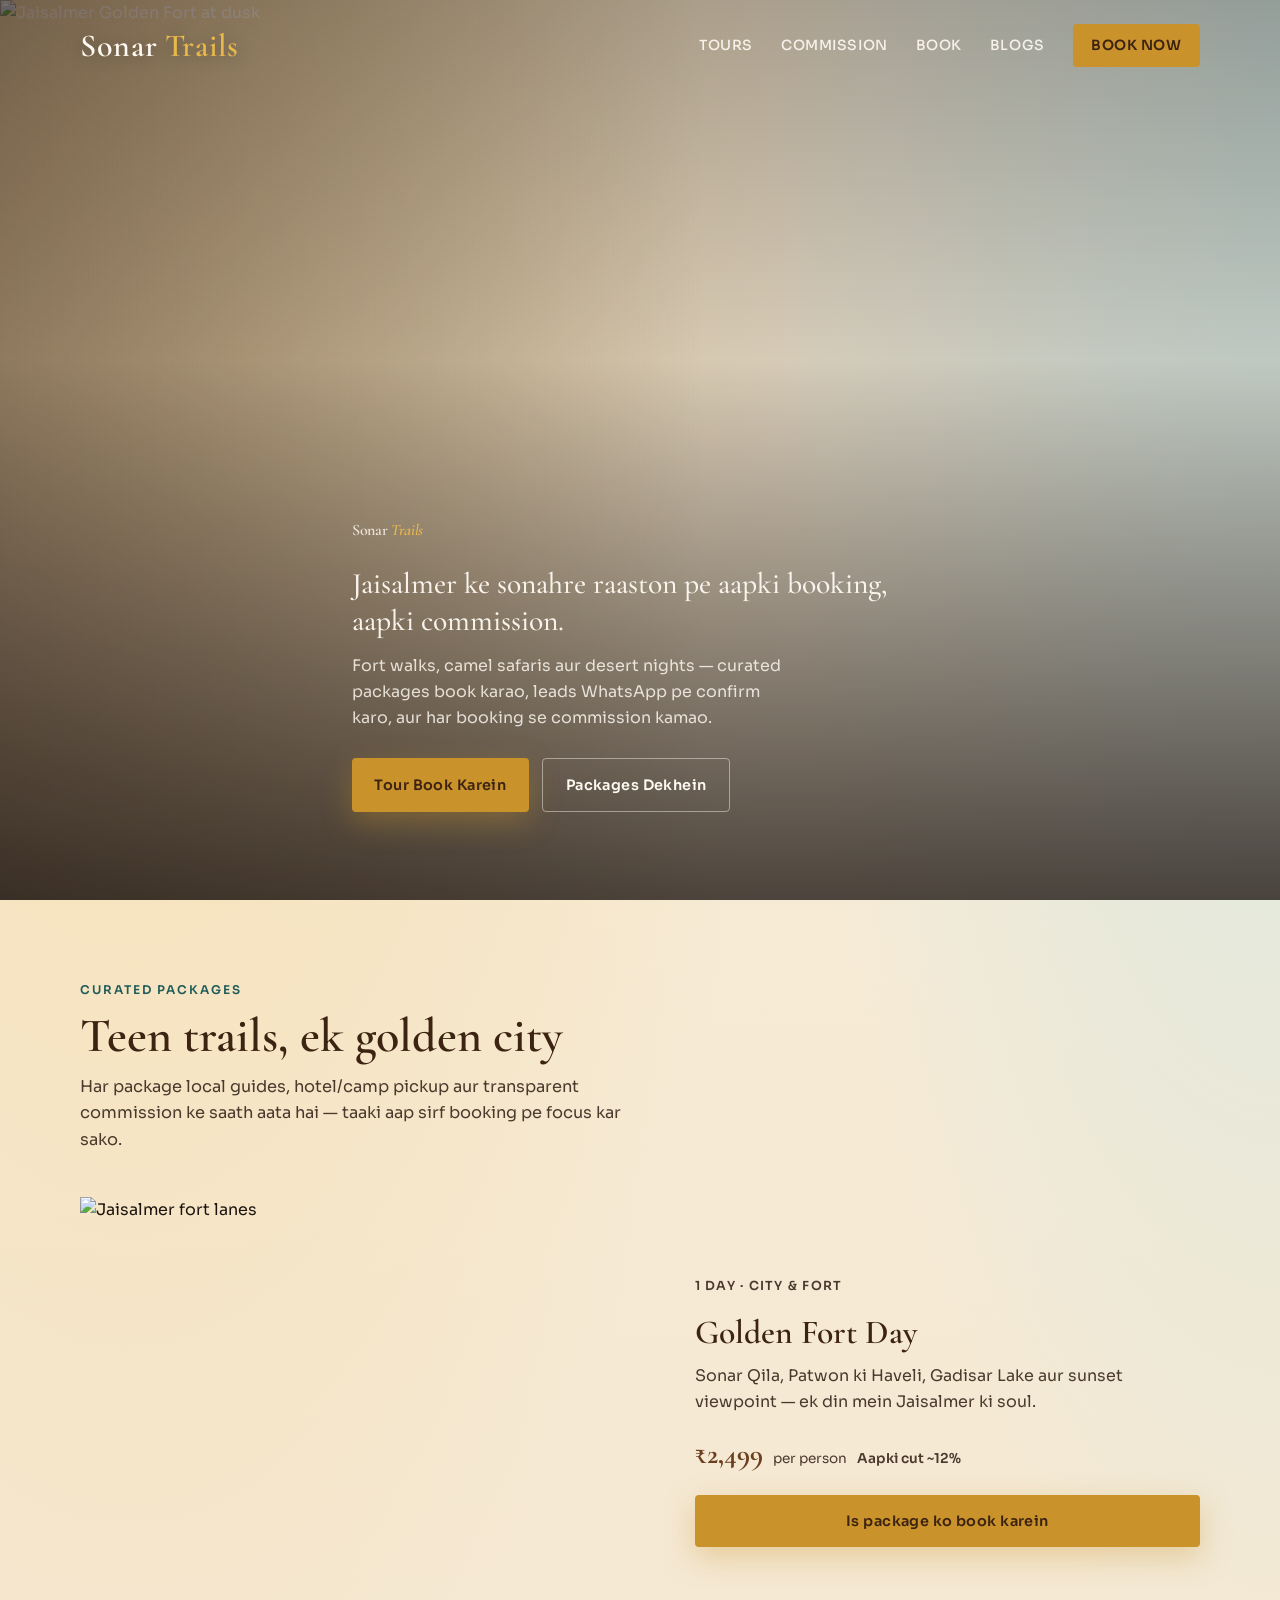
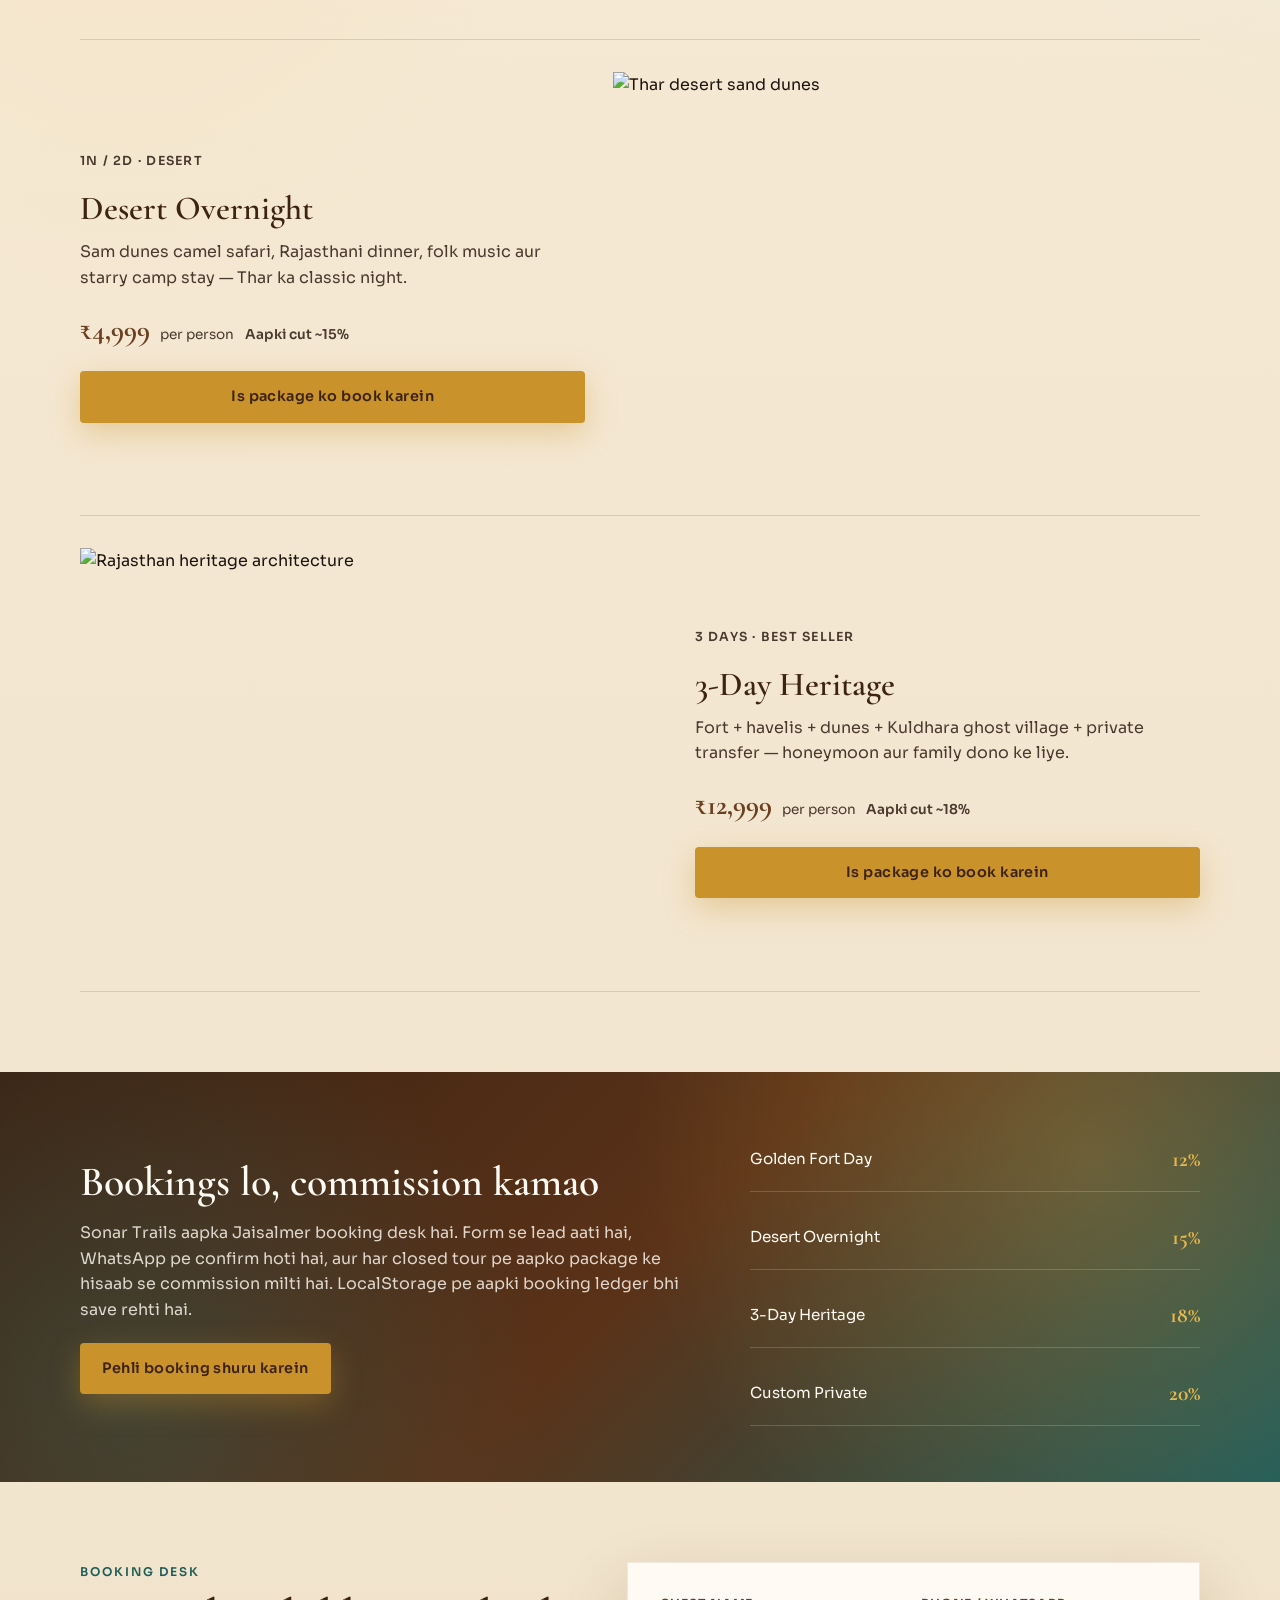
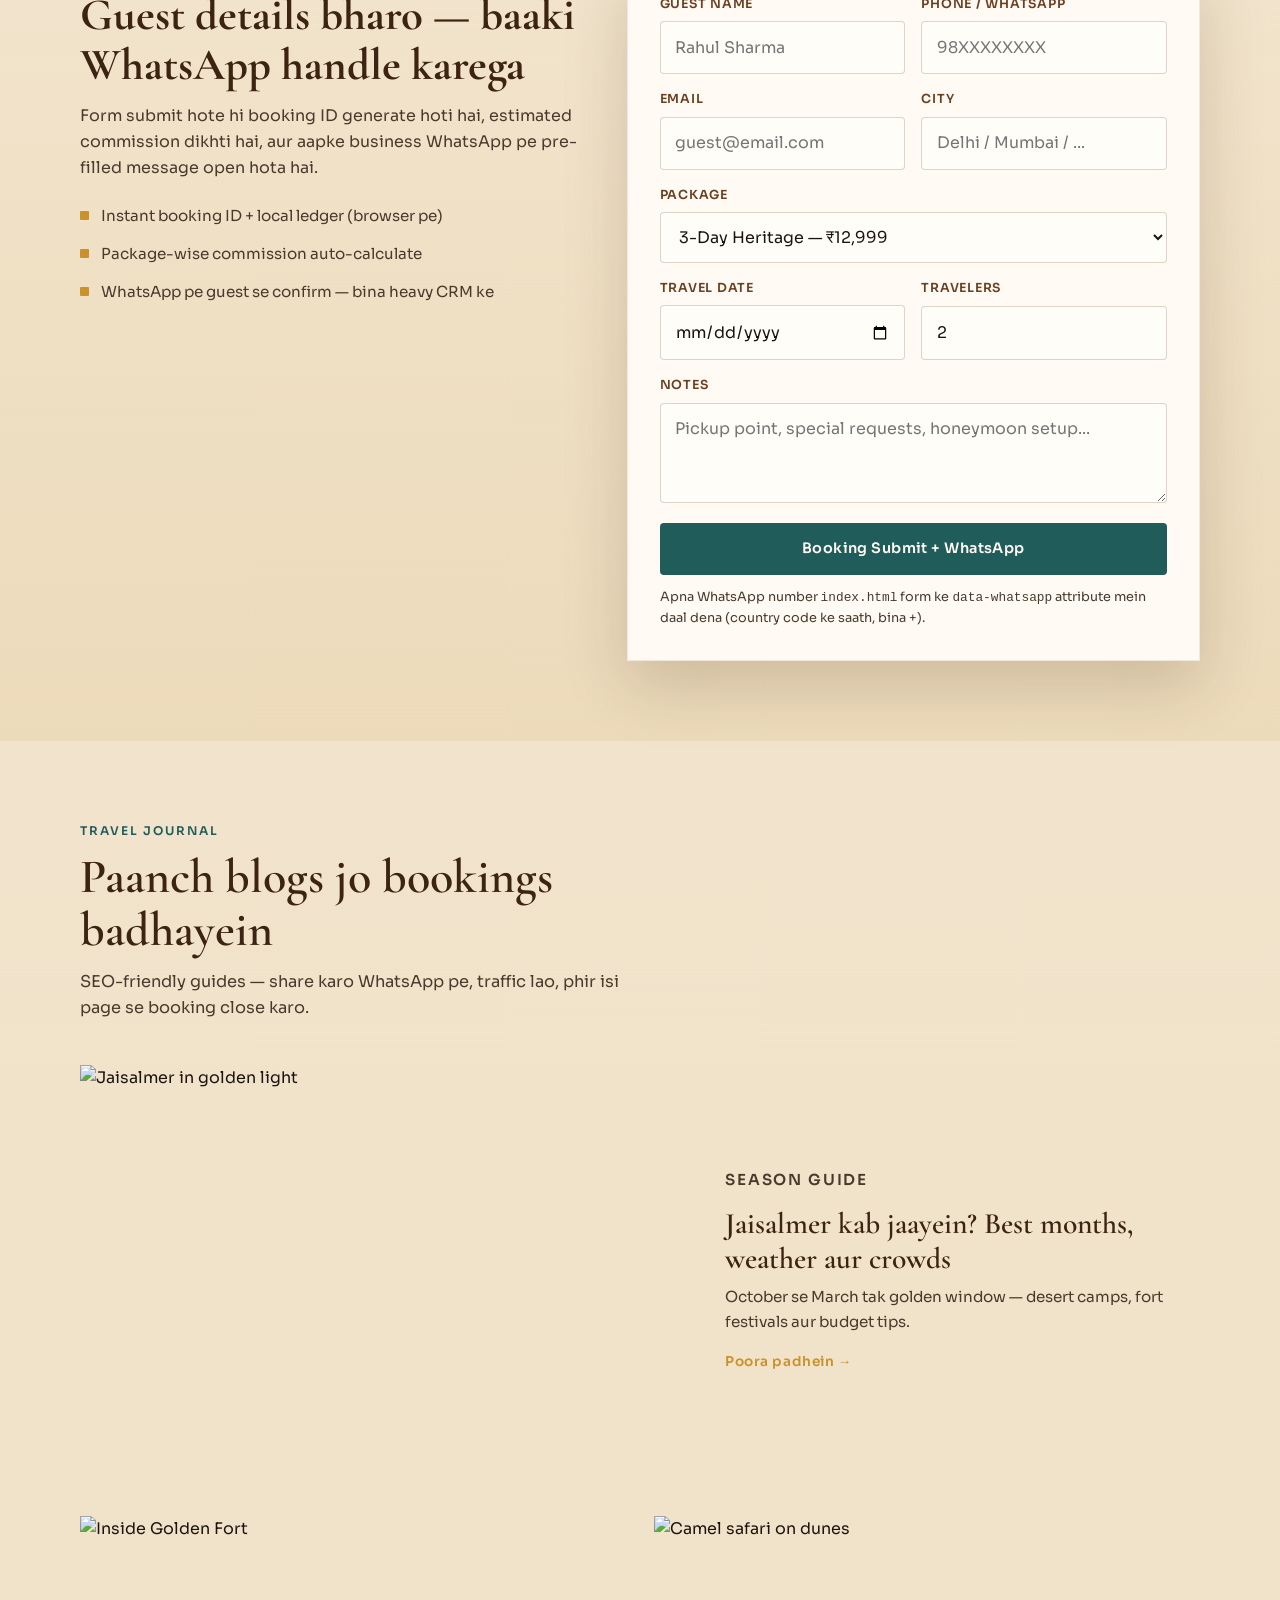
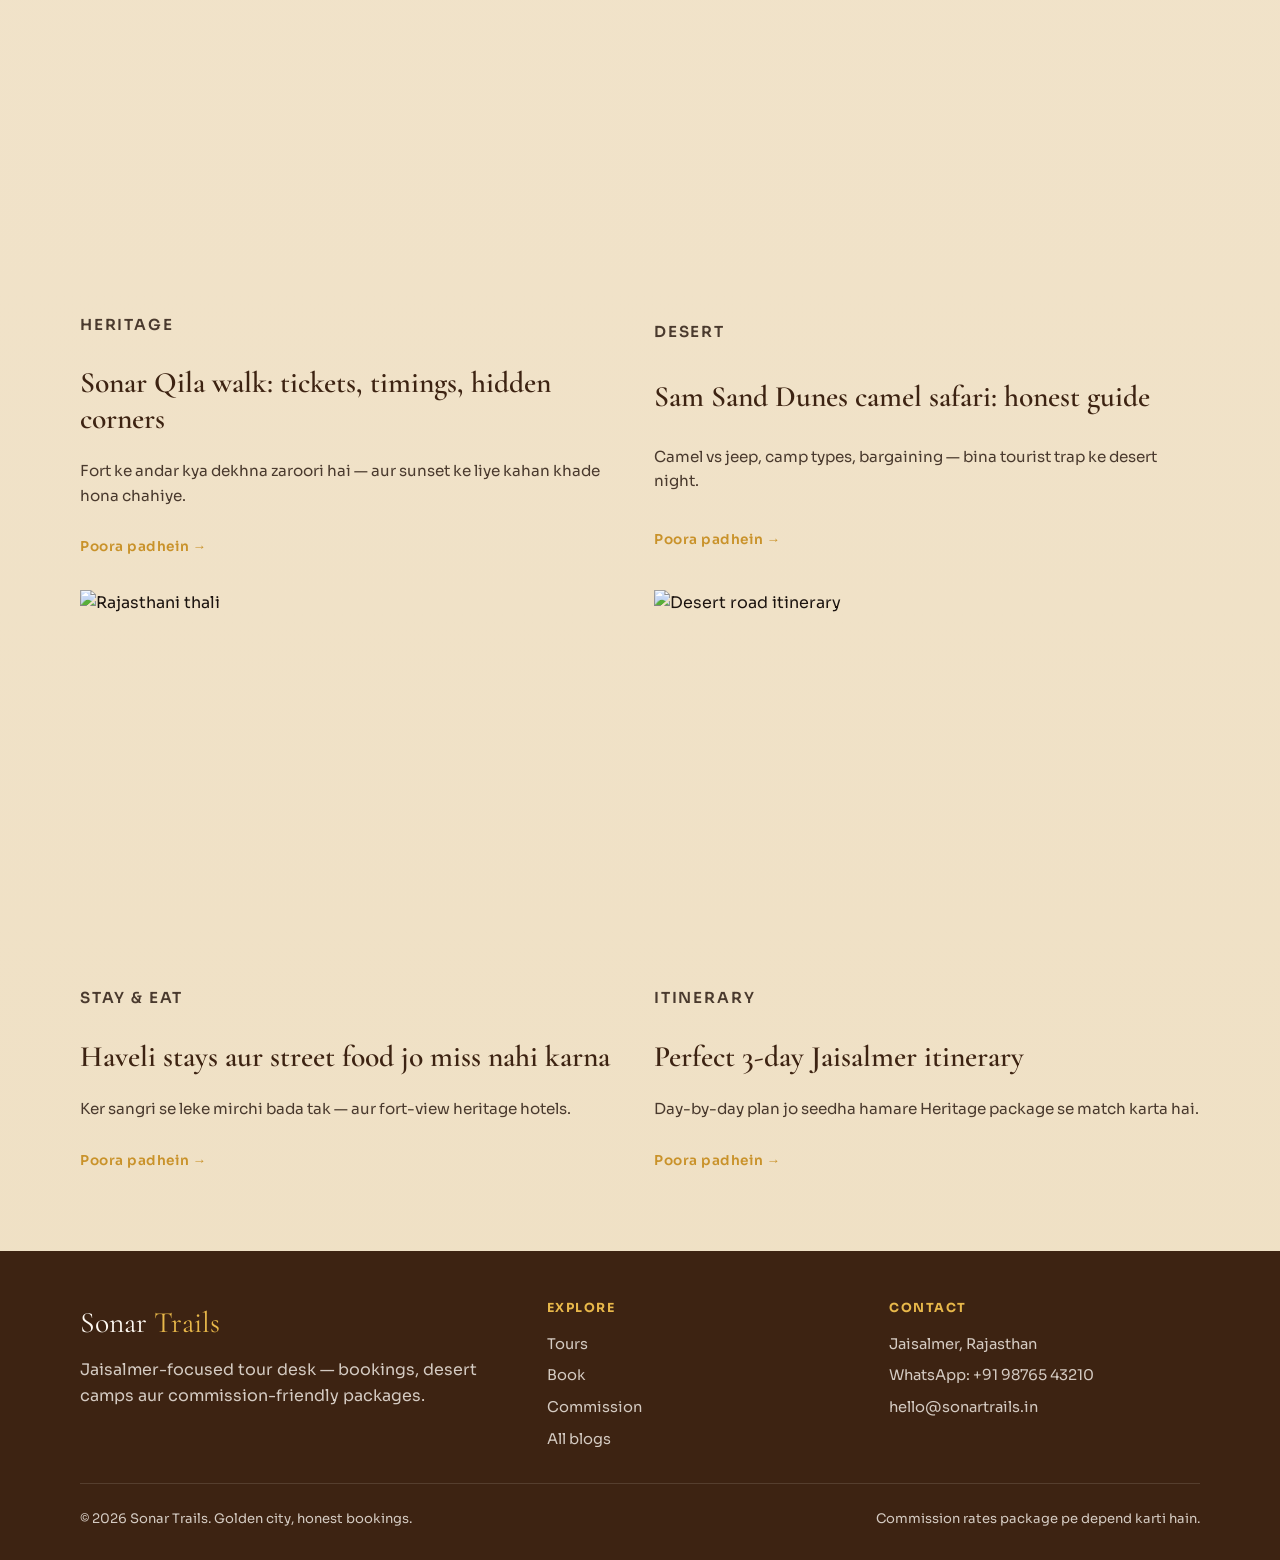
==== index.html @ 92b29f33 "Add Sonar Trails Jaisalmer tour site with bookings and 5 blogs - Landing page with desert hero, tour" ====
<!DOCTYPE html>
<html lang="hi">
<head>
  <meta charset="UTF-8" />
  <meta name="viewport" content="width=device-width, initial-scale=1" />
  <title>Sonar Trails — Jaisalmer Tours & Bookings</title>
  <meta name="description" content="Jaisalmer ke golden fort, sand dunes aur desert camps ke curated tours. Book karein aur Sonar Trails ke saath commission kamayein." />
  <link rel="preconnect" href="https://fonts.googleapis.com" />
  <link rel="preconnect" href="https://fonts.gstatic.com" crossorigin />
  <link href="https://fonts.googleapis.com/css2?family=Cormorant+Garamond:ital,wght@0,500;0,600;0,700;1,500&family=Sora:wght@400;500;600;700&display=swap" rel="stylesheet" />
  <link rel="stylesheet" href="css/styles.css" />
</head>
<body>
  <header class="site-header">
    <div class="container nav">
      <a class="brand" href="index.html">Sonar <span>Trails</span></a>
      <button class="nav-toggle" type="button" aria-label="Menu" aria-expanded="false">☰</button>
      <nav class="nav-links" aria-label="Primary">
        <a href="#tours">Tours</a>
        <a href="#commission">Commission</a>
        <a href="#booking">Book</a>
        <a href="#blogs">Blogs</a>
        <a class="nav-cta" href="#booking">Book Now</a>
      </nav>
    </div>
  </header>

  <section class="hero">
    <div class="hero-media" aria-hidden="true">
      <img
        src="https://images.unsplash.com/photo-1477587458883-47145ed94245?auto=format&fit=crop&w=1800&q=80"
        alt="Jaisalmer Golden Fort at dusk"
        width="1800"
        height="1200"
      />
    </div>
    <div class="container hero-content">
      <p class="hero-brand">Sonar <em>Trails</em></p>
      <h1>Jaisalmer ke sonahre raaston pe aapki booking, aapki commission.</h1>
      <p>Fort walks, camel safaris aur desert nights — curated packages book karao, leads WhatsApp pe confirm karo, aur har booking se commission kamao.</p>
      <div class="cta-row">
        <a class="btn btn-primary" href="#booking">Tour Book Karein</a>
        <a class="btn btn-ghost" href="#tours">Packages Dekhein</a>
      </div>
    </div>
  </section>

  <section class="section" id="tours">
    <div class="container">
      <div class="section-head">
        <span class="eyebrow">Curated packages</span>
        <h2>Teen trails, ek golden city</h2>
        <p>Har package local guides, hotel/camp pickup aur transparent commission ke saath aata hai — taaki aap sirf booking pe focus kar sako.</p>
      </div>

      <div class="tours-grid">
        <article class="tour">
          <div class="tour-visual">
            <img src="https://images.unsplash.com/photo-1606293459339-aa5d34a7d85b?auto=format&fit=crop&w=1000&q=80" alt="Jaisalmer fort lanes" width="1000" height="700" />
          </div>
          <div class="tour-body">
            <p class="tour-meta">1 Day · City & Fort</p>
            <h3>Golden Fort Day</h3>
            <p>Sonar Qila, Patwon ki Haveli, Gadisar Lake aur sunset viewpoint — ek din mein Jaisalmer ki soul.</p>
            <div class="tour-price">
              <strong>₹2,499</strong>
              <span>per person</span>
              <span class="commission-tag">Aapki cut ~12%</span>
            </div>
            <a class="btn btn-primary" href="#booking?package=Golden%20Fort%20Day" onclick="document.getElementById('package').value='Golden Fort Day'">Is package ko book karein</a>
          </div>
        </article>

        <article class="tour">
          <div class="tour-visual">
            <img src="https://images.unsplash.com/photo-1587293852726-70cdb56c2866?auto=format&fit=crop&w=1000&q=80" alt="Thar desert sand dunes" width="1000" height="700" />
          </div>
          <div class="tour-body">
            <p class="tour-meta">1N / 2D · Desert</p>
            <h3>Desert Overnight</h3>
            <p>Sam dunes camel safari, Rajasthani dinner, folk music aur starry camp stay — Thar ka classic night.</p>
            <div class="tour-price">
              <strong>₹4,999</strong>
              <span>per person</span>
              <span class="commission-tag">Aapki cut ~15%</span>
            </div>
            <a class="btn btn-primary" href="#booking" onclick="document.getElementById('package').value='Desert Overnight'">Is package ko book karein</a>
          </div>
        </article>

        <article class="tour">
          <div class="tour-visual">
            <img src="https://images.unsplash.com/photo-1626621341517-bbf3d9990a23?auto=format&fit=crop&w=1000&q=80" alt="Rajasthan heritage architecture" width="1000" height="700" />
          </div>
          <div class="tour-body">
            <p class="tour-meta">3 Days · Best seller</p>
            <h3>3-Day Heritage</h3>
            <p>Fort + havelis + dunes + Kuldhara ghost village + private transfer — honeymoon aur family dono ke liye.</p>
            <div class="tour-price">
              <strong>₹12,999</strong>
              <span>per person</span>
              <span class="commission-tag">Aapki cut ~18%</span>
            </div>
            <a class="btn btn-primary" href="#booking" onclick="document.getElementById('package').value='3-Day Heritage'">Is package ko book karein</a>
          </div>
        </article>
      </div>
    </div>
  </section>

  <section class="commission" id="commission">
    <div class="container">
      <div>
        <h2>Bookings lo, commission kamao</h2>
        <p>Sonar Trails aapka Jaisalmer booking desk hai. Form se lead aati hai, WhatsApp pe confirm hoti hai, aur har closed tour pe aapko package ke hisaab se commission milti hai. LocalStorage pe aapki booking ledger bhi save rehti hai.</p>
        <a class="btn btn-primary" href="#booking">Pehli booking shuru karein</a>
      </div>
      <div class="rate-list" aria-label="Commission rates">
        <div class="rate-item"><span>Golden Fort Day</span><strong>12%</strong></div>
        <div class="rate-item"><span>Desert Overnight</span><strong>15%</strong></div>
        <div class="rate-item"><span>3-Day Heritage</span><strong>18%</strong></div>
        <div class="rate-item"><span>Custom Private</span><strong>20%</strong></div>
      </div>
    </div>
  </section>

  <section class="section booking" id="booking">
    <div class="container booking-layout">
      <div class="booking-copy">
        <span class="eyebrow" style="color:var(--teal);font-size:0.75rem;font-weight:600;letter-spacing:0.16em;text-transform:uppercase;display:block;margin-bottom:0.65rem;">Booking desk</span>
        <h2>Guest details bharo — baaki WhatsApp handle karega</h2>
        <p>Form submit hote hi booking ID generate hoti hai, estimated commission dikhti hai, aur aapke business WhatsApp pe pre-filled message open hota hai.</p>
        <ul class="booking-points">
          <li>Instant booking ID + local ledger (browser pe)</li>
          <li>Package-wise commission auto-calculate</li>
          <li>WhatsApp pe guest se confirm — bina heavy CRM ke</li>
        </ul>
      </div>

      <form class="booking-form" id="booking-form" data-whatsapp="919876543210">
        <div class="form-grid">
          <div class="field">
            <label for="name">Guest name</label>
            <input id="name" name="name" type="text" required placeholder="Rahul Sharma" autocomplete="name" />
          </div>
          <div class="field">
            <label for="phone">Phone / WhatsApp</label>
            <input id="phone" name="phone" type="tel" required placeholder="98XXXXXXXX" autocomplete="tel" />
          </div>
          <div class="field">
            <label for="email">Email</label>
            <input id="email" name="email" type="email" placeholder="guest@email.com" autocomplete="email" />
          </div>
          <div class="field">
            <label for="city">City</label>
            <input id="city" name="city" type="text" placeholder="Delhi / Mumbai / ..." />
          </div>
          <div class="field full">
            <label for="package">Package</label>
            <select id="package" name="package" required>
              <option value="Golden Fort Day">Golden Fort Day — ₹2,499</option>
              <option value="Desert Overnight">Desert Overnight — ₹4,999</option>
              <option value="3-Day Heritage" selected>3-Day Heritage — ₹12,999</option>
              <option value="Custom Private">Custom Private — Quote</option>
            </select>
          </div>
          <div class="field">
            <label for="date">Travel date</label>
            <input id="date" name="date" type="date" required />
          </div>
          <div class="field">
            <label for="travelers">Travelers</label>
            <input id="travelers" name="travelers" type="number" min="1" max="20" value="2" required />
          </div>
          <div class="field full">
            <label for="notes">Notes</label>
            <textarea id="notes" name="notes" placeholder="Pickup point, special requests, honeymoon setup..."></textarea>
          </div>
        </div>
        <div class="form-actions">
          <button class="btn btn-teal" type="submit">Booking Submit + WhatsApp</button>
          <p class="form-note">Apna WhatsApp number <code>index.html</code> form ke <code>data-whatsapp</code> attribute mein daal dena (country code ke saath, bina +).</p>
        </div>
        <div class="form-success" id="form-success" role="status"></div>
      </form>
    </div>
  </section>

  <section class="section" id="blogs">
    <div class="container">
      <div class="section-head">
        <span class="eyebrow">Travel journal</span>
        <h2>Paanch blogs jo bookings badhayein</h2>
        <p>SEO-friendly guides — share karo WhatsApp pe, traffic lao, phir isi page se booking close karo.</p>
      </div>

      <div class="blogs-grid">
        <article class="blog-feature">
          <div class="blog-visual">
            <a href="blogs/best-time-to-visit-jaisalmer.html">
              <img src="https://images.unsplash.com/photo-1599661046289-e31897846e41?auto=format&fit=crop&w=1200&q=80" alt="Jaisalmer in golden light" width="1200" height="800" />
            </a>
          </div>
          <div>
            <p class="blog-tag">Season guide</p>
            <h3><a href="blogs/best-time-to-visit-jaisalmer.html">Jaisalmer kab jaayein? Best months, weather aur crowds</a></h3>
            <p>October se March tak golden window — desert camps, fort festivals aur budget tips.</p>
            <a class="read-link" href="blogs/best-time-to-visit-jaisalmer.html">Poora padhein →</a>
          </div>
        </article>

        <article class="blog-item">
          <div class="blog-visual">
            <a href="blogs/sonar-qila-guide.html">
              <img src="https://images.unsplash.com/photo-1606293459339-aa5d34a7d85b?auto=format&fit=crop&w=800&q=80" alt="Inside Golden Fort" width="800" height="560" />
            </a>
          </div>
          <p class="blog-tag">Heritage</p>
          <h3><a href="blogs/sonar-qila-guide.html">Sonar Qila walk: tickets, timings, hidden corners</a></h3>
          <p>Fort ke andar kya dekhna zaroori hai — aur sunset ke liye kahan khade hona chahiye.</p>
          <a class="read-link" href="blogs/sonar-qila-guide.html">Poora padhein →</a>
        </article>

        <article class="blog-item">
          <div class="blog-visual">
            <a href="blogs/sam-sand-dunes-safari.html">
              <img src="https://images.unsplash.com/photo-1587293852726-70cdb56c2866?auto=format&fit=crop&w=800&q=80" alt="Camel safari on dunes" width="800" height="560" />
            </a>
          </div>
          <p class="blog-tag">Desert</p>
          <h3><a href="blogs/sam-sand-dunes-safari.html">Sam Sand Dunes camel safari: honest guide</a></h3>
          <p>Camel vs jeep, camp types, bargaining — bina tourist trap ke desert night.</p>
          <a class="read-link" href="blogs/sam-sand-dunes-safari.html">Poora padhein →</a>
        </article>

        <article class="blog-item">
          <div class="blog-visual">
            <a href="blogs/jaisalmer-food-havelis.html">
              <img src="https://images.unsplash.com/photo-1589302168068-964664d93dc0?auto=format&fit=crop&w=800&q=80" alt="Rajasthani thali" width="800" height="560" />
            </a>
          </div>
          <p class="blog-tag">Stay & eat</p>
          <h3><a href="blogs/jaisalmer-food-havelis.html">Haveli stays aur street food jo miss nahi karna</a></h3>
          <p>Ker sangri se leke mirchi bada tak — aur fort-view heritage hotels.</p>
          <a class="read-link" href="blogs/jaisalmer-food-havelis.html">Poora padhein →</a>
        </article>

        <article class="blog-item">
          <div class="blog-visual">
            <a href="blogs/3-day-jaisalmer-itinerary.html">
              <img src="https://images.unsplash.com/photo-1626621341517-bbf3d9990a23?auto=format&fit=crop&w=800&q=80" alt="Desert road itinerary" width="800" height="560" />
            </a>
          </div>
          <p class="blog-tag">Itinerary</p>
          <h3><a href="blogs/3-day-jaisalmer-itinerary.html">Perfect 3-day Jaisalmer itinerary</a></h3>
          <p>Day-by-day plan jo seedha hamare Heritage package se match karta hai.</p>
          <a class="read-link" href="blogs/3-day-jaisalmer-itinerary.html">Poora padhein →</a>
        </article>
      </div>
    </div>
  </section>

  <footer class="site-footer">
    <div class="container">
      <div class="footer-grid">
        <div>
          <p class="footer-brand">Sonar <span>Trails</span></p>
          <p>Jaisalmer-focused tour desk — bookings, desert camps aur commission-friendly packages.</p>
        </div>
        <div>
          <h4>Explore</h4>
          <ul class="footer-links">
            <li><a href="#tours">Tours</a></li>
            <li><a href="#booking">Book</a></li>
            <li><a href="#commission">Commission</a></li>
            <li><a href="blogs/index.html">All blogs</a></li>
          </ul>
        </div>
        <div>
          <h4>Contact</h4>
          <ul class="footer-links">
            <li>Jaisalmer, Rajasthan</li>
            <li>WhatsApp: +91 98765 43210</li>
            <li>hello@sonartrails.in</li>
          </ul>
        </div>
      </div>
      <div class="footer-bottom">
        <span>© 2026 Sonar Trails. Golden city, honest bookings.</span>
        <span>Commission rates package pe depend karti hain.</span>
      </div>
    </div>
  </footer>

  <script src="js/main.js"></script>
</body>
</html>
---- css/styles.css ----
/* Sonar Trails — Jaisalmer Tour Site */
:root {
  --sand: #f3e6d0;
  --sand-deep: #e2c99a;
  --gold: #c9922a;
  --gold-bright: #e8b84a;
  --fort: #6b3f1f;
  --fort-deep: #3d2312;
  --teal: #1f5c5a;
  --teal-soft: #2a7a76;
  --ink: #1c1410;
  --ink-soft: #4a3a2e;
  --mist: rgba(243, 230, 208, 0.92);
  --white: #fffaf3;
  --shadow: 0 24px 60px rgba(61, 35, 18, 0.18);
  --radius: 4px;
  --font-display: "Cormorant Garamond", Georgia, serif;
  --font-body: "Sora", "Segoe UI", sans-serif;
  --max: 1120px;
}

*,
*::before,
*::after {
  box-sizing: border-box;
  margin: 0;
  padding: 0;
}

html {
  scroll-behavior: smooth;
}

body {
  font-family: var(--font-body);
  color: var(--ink);
  background:
    radial-gradient(ellipse 120% 80% at 10% -10%, #f7d9a0 0%, transparent 50%),
    radial-gradient(ellipse 90% 60% at 100% 0%, #d4e8e4 0%, transparent 45%),
    linear-gradient(180deg, #f8edd8 0%, var(--sand) 40%, #efe0c4 100%);
  line-height: 1.6;
  min-height: 100vh;
  overflow-x: hidden;
}

img {
  max-width: 100%;
  display: block;
}

a {
  color: inherit;
  text-decoration: none;
}

ul {
  list-style: none;
}

button,
input,
select,
textarea {
  font: inherit;
}

.container {
  width: min(100% - 2.5rem, var(--max));
  margin-inline: auto;
}

/* —— Nav —— */
.site-header {
  position: absolute;
  inset: 0 0 auto;
  z-index: 20;
  padding: 1.25rem 0;
}

.nav {
  display: flex;
  align-items: center;
  justify-content: space-between;
  gap: 1rem;
}

.brand {
  font-family: var(--font-display);
  font-size: clamp(1.6rem, 3vw, 2rem);
  font-weight: 600;
  letter-spacing: 0.02em;
  color: var(--white);
  text-shadow: 0 2px 16px rgba(0, 0, 0, 0.35);
}

.brand span {
  color: var(--gold-bright);
}

.nav-links {
  display: flex;
  align-items: center;
  gap: 1.75rem;
}

.nav-links a {
  color: rgba(255, 250, 243, 0.9);
  font-size: 0.875rem;
  font-weight: 500;
  letter-spacing: 0.04em;
  text-transform: uppercase;
  transition: color 0.2s ease;
}

.nav-links a:hover {
  color: var(--gold-bright);
}

.nav-cta {
  background: var(--gold);
  color: var(--fort-deep) !important;
  padding: 0.65rem 1.15rem;
  border-radius: var(--radius);
  font-weight: 600 !important;
}

.nav-cta:hover {
  background: var(--gold-bright);
  color: var(--fort-deep) !important;
}

.nav-toggle {
  display: none;
  background: transparent;
  border: 1px solid rgba(255, 250, 243, 0.4);
  color: var(--white);
  width: 2.5rem;
  height: 2.5rem;
  border-radius: var(--radius);
  cursor: pointer;
}

/* —— Hero —— */
.hero {
  position: relative;
  min-height: 100vh;
  min-height: 100dvh;
  display: grid;
  align-items: end;
  color: var(--white);
  overflow: hidden;
}

.hero-media {
  position: absolute;
  inset: 0;
  z-index: 0;
}

.hero-media img {
  width: 100%;
  height: 100%;
  object-fit: cover;
  object-position: center 35%;
  animation: heroZoom 18s ease-out forwards;
}

@keyframes heroZoom {
  from {
    transform: scale(1.08);
  }
  to {
    transform: scale(1);
  }
}

.hero-media::after {
  content: "";
  position: absolute;
  inset: 0;
  background:
    linear-gradient(180deg, rgba(28, 20, 16, 0.35) 0%, rgba(28, 20, 16, 0.15) 40%, rgba(28, 20, 16, 0.78) 100%),
    linear-gradient(90deg, rgba(61, 35, 18, 0.45) 0%, transparent 55%);
}

.hero-content {
  position: relative;
  z-index: 1;
  padding: 0 0 5.5rem;
  max-width: 36rem;
  animation: riseIn 1s ease-out 0.2s both;
}

@keyframes riseIn {
  from {
    opacity: 0;
    transform: translateY(28px);
  }
  to {
    opacity: 1;
    transform: translateY(0);
  }
}

.hero-brand {
  font-family: var(--font-display);
  font-size: clamp(3.2rem, 9vw, 5.5rem);
  font-weight: 600;
  line-height: 0.95;
  letter-spacing: -0.02em;
  margin-bottom: 1rem;
}

.hero-brand em {
  font-style: italic;
  color: var(--gold-bright);
}

.hero h1 {
  font-family: var(--font-display);
  font-size: clamp(1.35rem, 3vw, 1.85rem);
  font-weight: 500;
  line-height: 1.25;
  margin-bottom: 0.85rem;
  color: rgba(255, 250, 243, 0.95);
}

.hero p {
  font-size: 1rem;
  color: rgba(255, 250, 243, 0.82);
  margin-bottom: 1.75rem;
  max-width: 28rem;
}

.cta-row {
  display: flex;
  flex-wrap: wrap;
  gap: 0.85rem;
}

.btn {
  display: inline-flex;
  align-items: center;
  justify-content: center;
  gap: 0.5rem;
  padding: 0.9rem 1.4rem;
  border-radius: var(--radius);
  border: none;
  cursor: pointer;
  font-weight: 600;
  font-size: 0.9rem;
  letter-spacing: 0.03em;
  transition: transform 0.2s ease, background 0.2s ease, box-shadow 0.2s ease;
}

.btn:hover {
  transform: translateY(-2px);
}

.btn-primary {
  background: var(--gold);
  color: var(--fort-deep);
  box-shadow: 0 10px 30px rgba(201, 146, 42, 0.35);
}

.btn-primary:hover {
  background: var(--gold-bright);
}

.btn-ghost {
  background: transparent;
  color: var(--white);
  border: 1px solid rgba(255, 250, 243, 0.45);
}

.btn-ghost:hover {
  background: rgba(255, 250, 243, 0.1);
}

.btn-teal {
  background: var(--teal);
  color: var(--white);
}

.btn-teal:hover {
  background: var(--teal-soft);
}

/* —— Sections —— */
.section {
  padding: 5rem 0;
}

.section-head {
  max-width: 36rem;
  margin-bottom: 2.75rem;
}

.section-head .eyebrow {
  display: block;
  font-size: 0.75rem;
  font-weight: 600;
  letter-spacing: 0.16em;
  text-transform: uppercase;
  color: var(--teal);
  margin-bottom: 0.65rem;
}

.section-head h2 {
  font-family: var(--font-display);
  font-size: clamp(2rem, 4.5vw, 3rem);
  font-weight: 600;
  line-height: 1.1;
  color: var(--fort-deep);
  margin-bottom: 0.75rem;
}

.section-head p {
  color: var(--ink-soft);
  font-size: 1.02rem;
}

/* —— Tours —— */
.tours-grid {
  display: grid;
  gap: 2rem;
}

.tour {
  display: grid;
  grid-template-columns: minmax(0, 1.1fr) minmax(0, 1fr);
  gap: 0;
  background: transparent;
  border-bottom: 1px solid rgba(107, 63, 31, 0.18);
  padding-bottom: 2rem;
  opacity: 0;
  transform: translateY(24px);
  transition: opacity 0.7s ease, transform 0.7s ease;
}

.tour.is-visible {
  opacity: 1;
  transform: translateY(0);
}

.tour:nth-child(even) {
  direction: rtl;
}

.tour:nth-child(even) > * {
  direction: ltr;
}

.tour-visual {
  min-height: 280px;
  overflow: hidden;
}

.tour-visual img {
  width: 100%;
  height: 100%;
  object-fit: cover;
  transition: transform 0.8s ease;
}

.tour:hover .tour-visual img {
  transform: scale(1.04);
}

.tour-body {
  padding: 1.25rem 0 0 1.75rem;
  display: flex;
  flex-direction: column;
  justify-content: center;
}

.tour:nth-child(even) .tour-body {
  padding: 1.25rem 1.75rem 0 0;
}

.tour-meta {
  font-size: 0.78rem;
  font-weight: 600;
  letter-spacing: 0.1em;
  text-transform: uppercase;
  color: var(--gold);
  margin-bottom: 0.5rem;
}

.tour h3 {
  font-family: var(--font-display);
  font-size: clamp(1.6rem, 3vw, 2.1rem);
  font-weight: 600;
  color: var(--fort-deep);
  margin-bottom: 0.65rem;
  line-height: 1.15;
}

.tour p {
  color: var(--ink-soft);
  margin-bottom: 1.1rem;
}

.tour-price {
  display: flex;
  align-items: baseline;
  gap: 0.65rem;
  margin-bottom: 1.15rem;
  flex-wrap: wrap;
}

.tour-price strong {
  font-family: var(--font-display);
  font-size: 1.75rem;
  color: var(--fort);
}

.tour-price span {
  font-size: 0.85rem;
  color: var(--ink-soft);
}

.commission-tag {
  font-size: 0.78rem;
  color: var(--teal);
  font-weight: 600;
}

/* —— Commission strip —— */
.commission {
  background:
    linear-gradient(135deg, var(--fort-deep) 0%, #5a3218 50%, var(--teal) 100%);
  color: var(--white);
  padding: 3.5rem 0;
  position: relative;
  overflow: hidden;
}

.commission::before {
  content: "";
  position: absolute;
  inset: 0;
  background:
    radial-gradient(circle at 85% 20%, rgba(232, 184, 74, 0.25), transparent 40%),
    radial-gradient(circle at 10% 80%, rgba(42, 122, 118, 0.3), transparent 35%);
  pointer-events: none;
}

.commission .container {
  position: relative;
  display: grid;
  grid-template-columns: 1.4fr 1fr;
  gap: 2.5rem;
  align-items: center;
}

.commission h2 {
  font-family: var(--font-display);
  font-size: clamp(1.9rem, 4vw, 2.6rem);
  font-weight: 600;
  line-height: 1.15;
  margin-bottom: 0.85rem;
}

.commission p {
  color: rgba(255, 250, 243, 0.82);
  margin-bottom: 1.25rem;
}

.rate-list {
  display: grid;
  gap: 0.85rem;
}

.rate-item {
  display: flex;
  justify-content: space-between;
  align-items: center;
  gap: 1rem;
  padding: 0.9rem 0;
  border-bottom: 1px solid rgba(255, 250, 243, 0.18);
  font-size: 0.95rem;
}

.rate-item strong {
  font-family: var(--font-display);
  font-size: 1.35rem;
  color: var(--gold-bright);
}

/* —— Booking —— */
.booking {
  background:
    linear-gradient(180deg, transparent 0%, rgba(226, 201, 154, 0.35) 100%);
}

.booking-layout {
  display: grid;
  grid-template-columns: 1fr 1.15fr;
  gap: 3rem;
  align-items: start;
}

.booking-copy h2 {
  font-family: var(--font-display);
  font-size: clamp(2rem, 4vw, 2.8rem);
  color: var(--fort-deep);
  margin-bottom: 0.85rem;
  line-height: 1.1;
}

.booking-copy p {
  color: var(--ink-soft);
  margin-bottom: 1.5rem;
}

.booking-points {
  display: grid;
  gap: 0.85rem;
}

.booking-points li {
  display: flex;
  gap: 0.75rem;
  align-items: flex-start;
  color: var(--ink-soft);
  font-size: 0.95rem;
}

.booking-points li::before {
  content: "";
  width: 0.55rem;
  height: 0.55rem;
  margin-top: 0.45rem;
  flex-shrink: 0;
  background: var(--gold);
  border-radius: 1px;
}

.booking-form {
  background: var(--white);
  padding: 2rem;
  box-shadow: var(--shadow);
  border: 1px solid rgba(107, 63, 31, 0.1);
}

.form-grid {
  display: grid;
  grid-template-columns: 1fr 1fr;
  gap: 1rem;
}

.field {
  display: grid;
  gap: 0.4rem;
}

.field.full {
  grid-column: 1 / -1;
}

.field label {
  font-size: 0.78rem;
  font-weight: 600;
  letter-spacing: 0.06em;
  text-transform: uppercase;
  color: var(--fort);
}

.field input,
.field select,
.field textarea {
  width: 100%;
  padding: 0.8rem 0.9rem;
  border: 1px solid rgba(107, 63, 31, 0.22);
  background: #fffdf8;
  color: var(--ink);
  border-radius: var(--radius);
  outline: none;
  transition: border-color 0.2s ease, box-shadow 0.2s ease;
}

.field input:focus,
.field select:focus,
.field textarea:focus {
  border-color: var(--teal);
  box-shadow: 0 0 0 3px rgba(31, 92, 90, 0.15);
}

.field textarea {
  min-height: 100px;
  resize: vertical;
}

.form-actions {
  margin-top: 1.25rem;
  display: grid;
  gap: 0.75rem;
}

.form-note {
  font-size: 0.8rem;
  color: var(--ink-soft);
}

.form-success {
  display: none;
  margin-top: 1rem;
  padding: 1rem;
  background: rgba(31, 92, 90, 0.1);
  border-left: 3px solid var(--teal);
  color: var(--teal);
  font-size: 0.92rem;
}

.form-success.show {
  display: block;
  animation: riseIn 0.45s ease;
}

/* —— Blogs —— */
.blogs-grid {
  display: grid;
  grid-template-columns: repeat(2, 1fr);
  gap: 2rem 1.75rem;
}

.blog-feature {
  grid-column: 1 / -1;
  display: grid;
  grid-template-columns: 1.3fr 1fr;
  gap: 1.75rem;
  align-items: center;
  margin-bottom: 0.5rem;
  opacity: 0;
  transform: translateY(20px);
  transition: opacity 0.7s ease, transform 0.7s ease;
}

.blog-feature.is-visible,
.blog-item.is-visible {
  opacity: 1;
  transform: translateY(0);
}

.blog-feature img,
.blog-item img {
  width: 100%;
  height: 100%;
  object-fit: cover;
  min-height: 240px;
  transition: transform 0.7s ease;
}

.blog-feature:hover img,
.blog-item:hover img {
  transform: scale(1.03);
}

.blog-visual {
  overflow: hidden;
}

.blog-tag {
  font-size: 0.72rem;
  font-weight: 600;
  letter-spacing: 0.12em;
  text-transform: uppercase;
  color: var(--teal);
  margin-bottom: 0.5rem;
}

.blog-feature h3,
.blog-item h3 {
  font-family: var(--font-display);
  font-size: clamp(1.35rem, 2.5vw, 1.85rem);
  font-weight: 600;
  color: var(--fort-deep);
  line-height: 1.2;
  margin-bottom: 0.55rem;
}

.blog-feature p,
.blog-item p {
  color: var(--ink-soft);
  font-size: 0.95rem;
  margin-bottom: 0.85rem;
}

.read-link {
  font-size: 0.85rem;
  font-weight: 600;
  color: var(--gold);
  letter-spacing: 0.04em;
}

.read-link:hover {
  color: var(--fort);
}

.blog-item {
  display: grid;
  gap: 0.9rem;
  opacity: 0;
  transform: translateY(20px);
  transition: opacity 0.7s ease, transform 0.7s ease;
}

.blog-item .blog-visual {
  min-height: 180px;
}

/* —— Footer —— */
.site-footer {
  background: var(--fort-deep);
  color: rgba(255, 250, 243, 0.78);
  padding: 3rem 0 2rem;
}

.footer-grid {
  display: grid;
  grid-template-columns: 1.4fr 1fr 1fr;
  gap: 2rem;
  margin-bottom: 2rem;
}

.footer-brand {
  font-family: var(--font-display);
  font-size: 1.85rem;
  color: var(--white);
  margin-bottom: 0.65rem;
}

.footer-brand span {
  color: var(--gold-bright);
}

.site-footer h4 {
  font-size: 0.78rem;
  letter-spacing: 0.12em;
  text-transform: uppercase;
  color: var(--gold-bright);
  margin-bottom: 0.85rem;
}

.site-footer a:hover {
  color: var(--gold-bright);
}

.footer-links {
  display: grid;
  gap: 0.5rem;
  font-size: 0.92rem;
}

.footer-bottom {
  padding-top: 1.5rem;
  border-top: 1px solid rgba(255, 250, 243, 0.12);
  font-size: 0.82rem;
  display: flex;
  justify-content: space-between;
  gap: 1rem;
  flex-wrap: wrap;
}

/* —— Blog pages —— */
.page-hero {
  position: relative;
  min-height: 48vh;
  display: grid;
  align-items: end;
  color: var(--white);
  overflow: hidden;
}

.page-hero .hero-media img {
  animation: none;
}

.page-hero-content {
  position: relative;
  z-index: 1;
  padding: 0 0 3rem;
  max-width: 44rem;
  animation: riseIn 0.8s ease both;
}

.page-hero .eyebrow {
  color: var(--gold-bright);
  margin-bottom: 0.65rem;
  display: block;
  font-size: 0.75rem;
  font-weight: 600;
  letter-spacing: 0.14em;
  text-transform: uppercase;
}

.page-hero h1 {
  font-family: var(--font-display);
  font-size: clamp(2.2rem, 5vw, 3.4rem);
  font-weight: 600;
  line-height: 1.1;
  margin-bottom: 0.75rem;
}

.page-hero p {
  color: rgba(255, 250, 243, 0.85);
  max-width: 36rem;
}

.article {
  padding: 3.5rem 0 5rem;
}

.article-body {
  max-width: 42rem;
  margin: 0 auto;
}

.article-body p {
  margin-bottom: 1.25rem;
  color: var(--ink-soft);
  font-size: 1.05rem;
}

.article-body h2 {
  font-family: var(--font-display);
  font-size: 1.75rem;
  color: var(--fort-deep);
  margin: 2rem 0 0.85rem;
}

.article-body ul {
  margin: 0 0 1.25rem 1.1rem;
  list-style: disc;
  color: var(--ink-soft);
}

.article-body li {
  margin-bottom: 0.45rem;
}

.article-cta {
  margin-top: 2.5rem;
  padding: 1.5rem;
  background: rgba(201, 146, 42, 0.12);
  border-left: 3px solid var(--gold);
}

.article-cta p {
  margin-bottom: 1rem;
}

.blog-index-list {
  display: grid;
  gap: 2rem;
}

.blog-index-item {
  display: grid;
  grid-template-columns: 280px 1fr;
  gap: 1.5rem;
  align-items: center;
  padding-bottom: 2rem;
  border-bottom: 1px solid rgba(107, 63, 31, 0.15);
}

.blog-index-item img {
  width: 100%;
  height: 180px;
  object-fit: cover;
}

.inner-header .brand,
.inner-header .nav-links a {
  color: var(--fort-deep);
  text-shadow: none;
}

.inner-header .nav-links a:hover {
  color: var(--gold);
}

.inner-header .nav-cta {
  color: var(--fort-deep) !important;
}

.inner-header {
  position: relative;
  background: transparent;
  padding: 1.25rem 0;
}

/* —— Responsive —— */
@media (max-width: 900px) {
  .tour,
  .tour:nth-child(even),
  .blog-feature,
  .commission .container,
  .booking-layout,
  .footer-grid,
  .blog-index-item {
    grid-template-columns: 1fr;
    direction: ltr;
  }

  .tour-body,
  .tour:nth-child(even) .tour-body {
    padding: 1.25rem 0 0;
  }

  .blogs-grid {
    grid-template-columns: 1fr;
  }

  .nav-toggle {
    display: grid;
    place-items: center;
  }

  .nav-links {
    position: absolute;
    top: 100%;
    right: 1.25rem;
    left: 1.25rem;
    background: var(--fort-deep);
    padding: 1.25rem;
    display: none;
    flex-direction: column;
    align-items: flex-start;
    gap: 1rem;
    box-shadow: var(--shadow);
  }

  .nav-links.open {
    display: flex;
  }

  .inner-header .nav-links a {
    color: var(--white);
  }
}

@media (max-width: 640px) {
  .form-grid {
    grid-template-columns: 1fr;
  }

  .hero-content {
    padding-bottom: 4rem;
  }

  .section {
    padding: 3.5rem 0;
  }
}
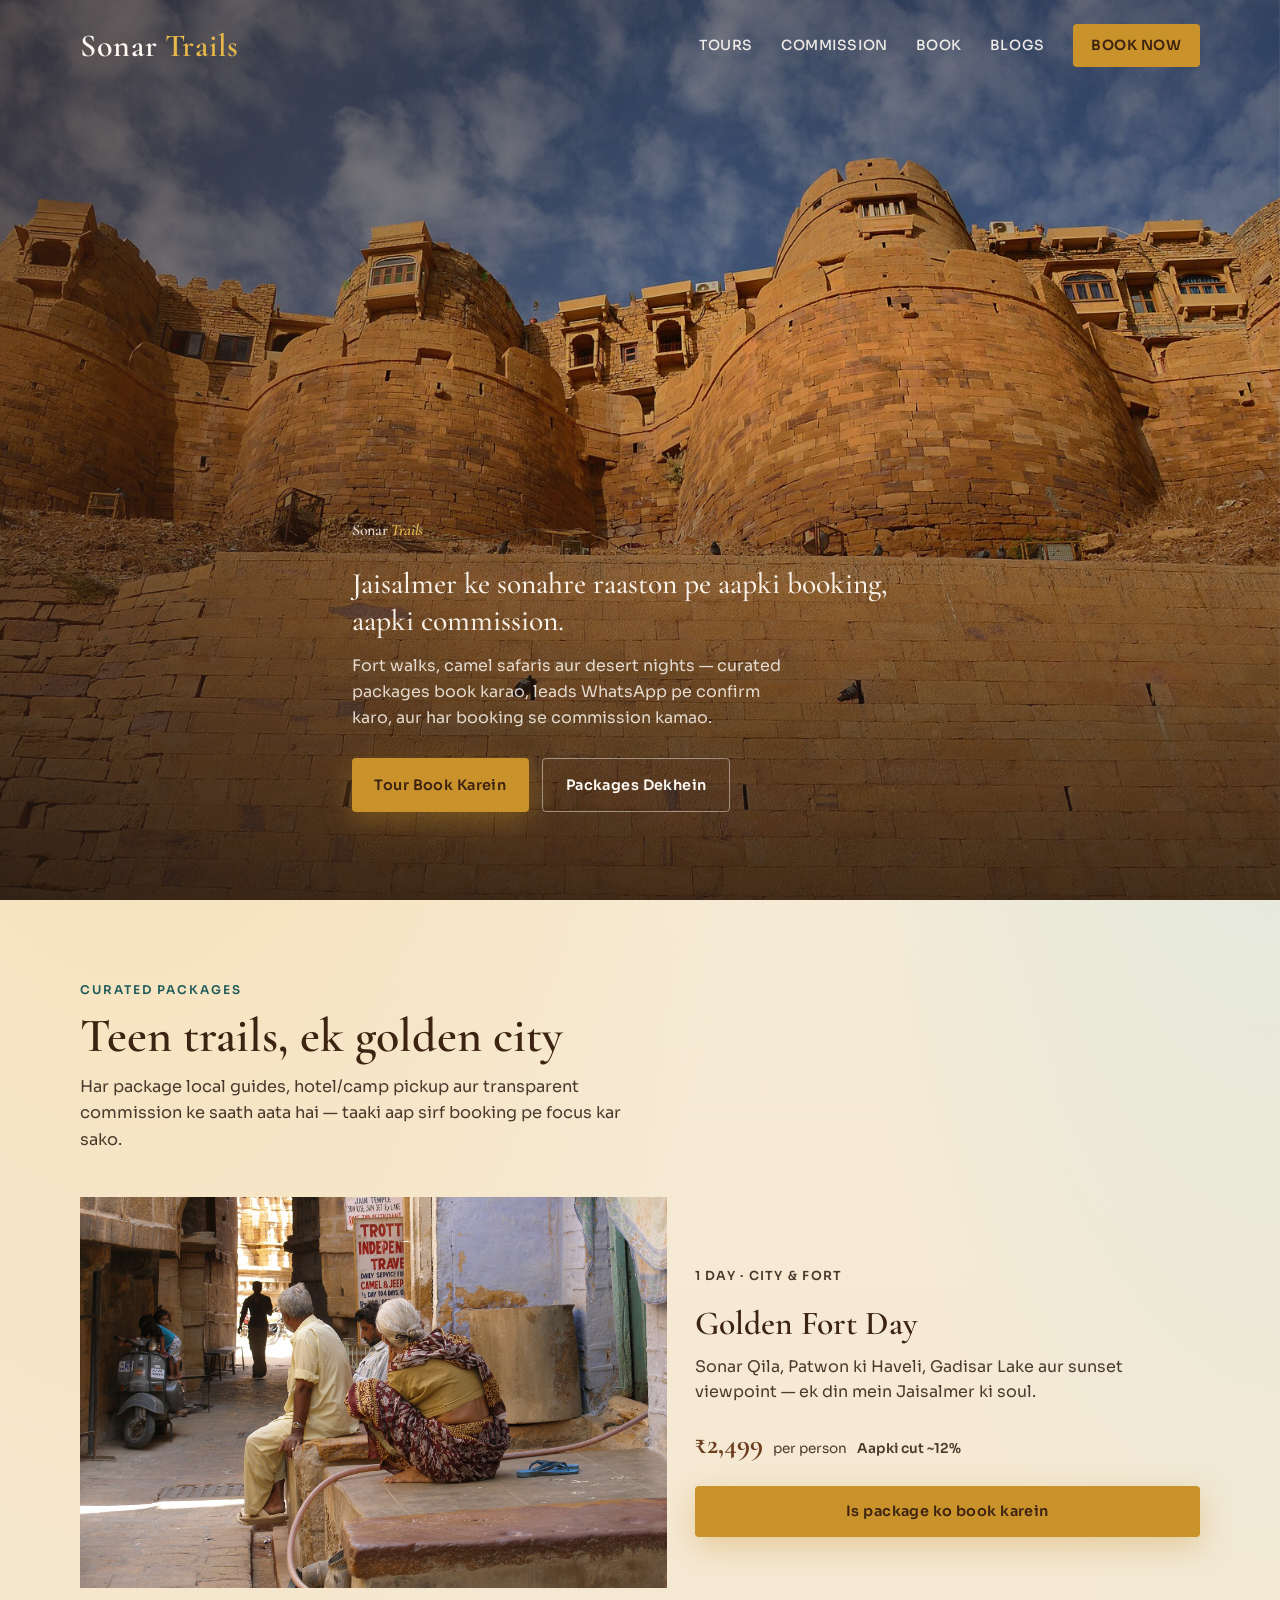
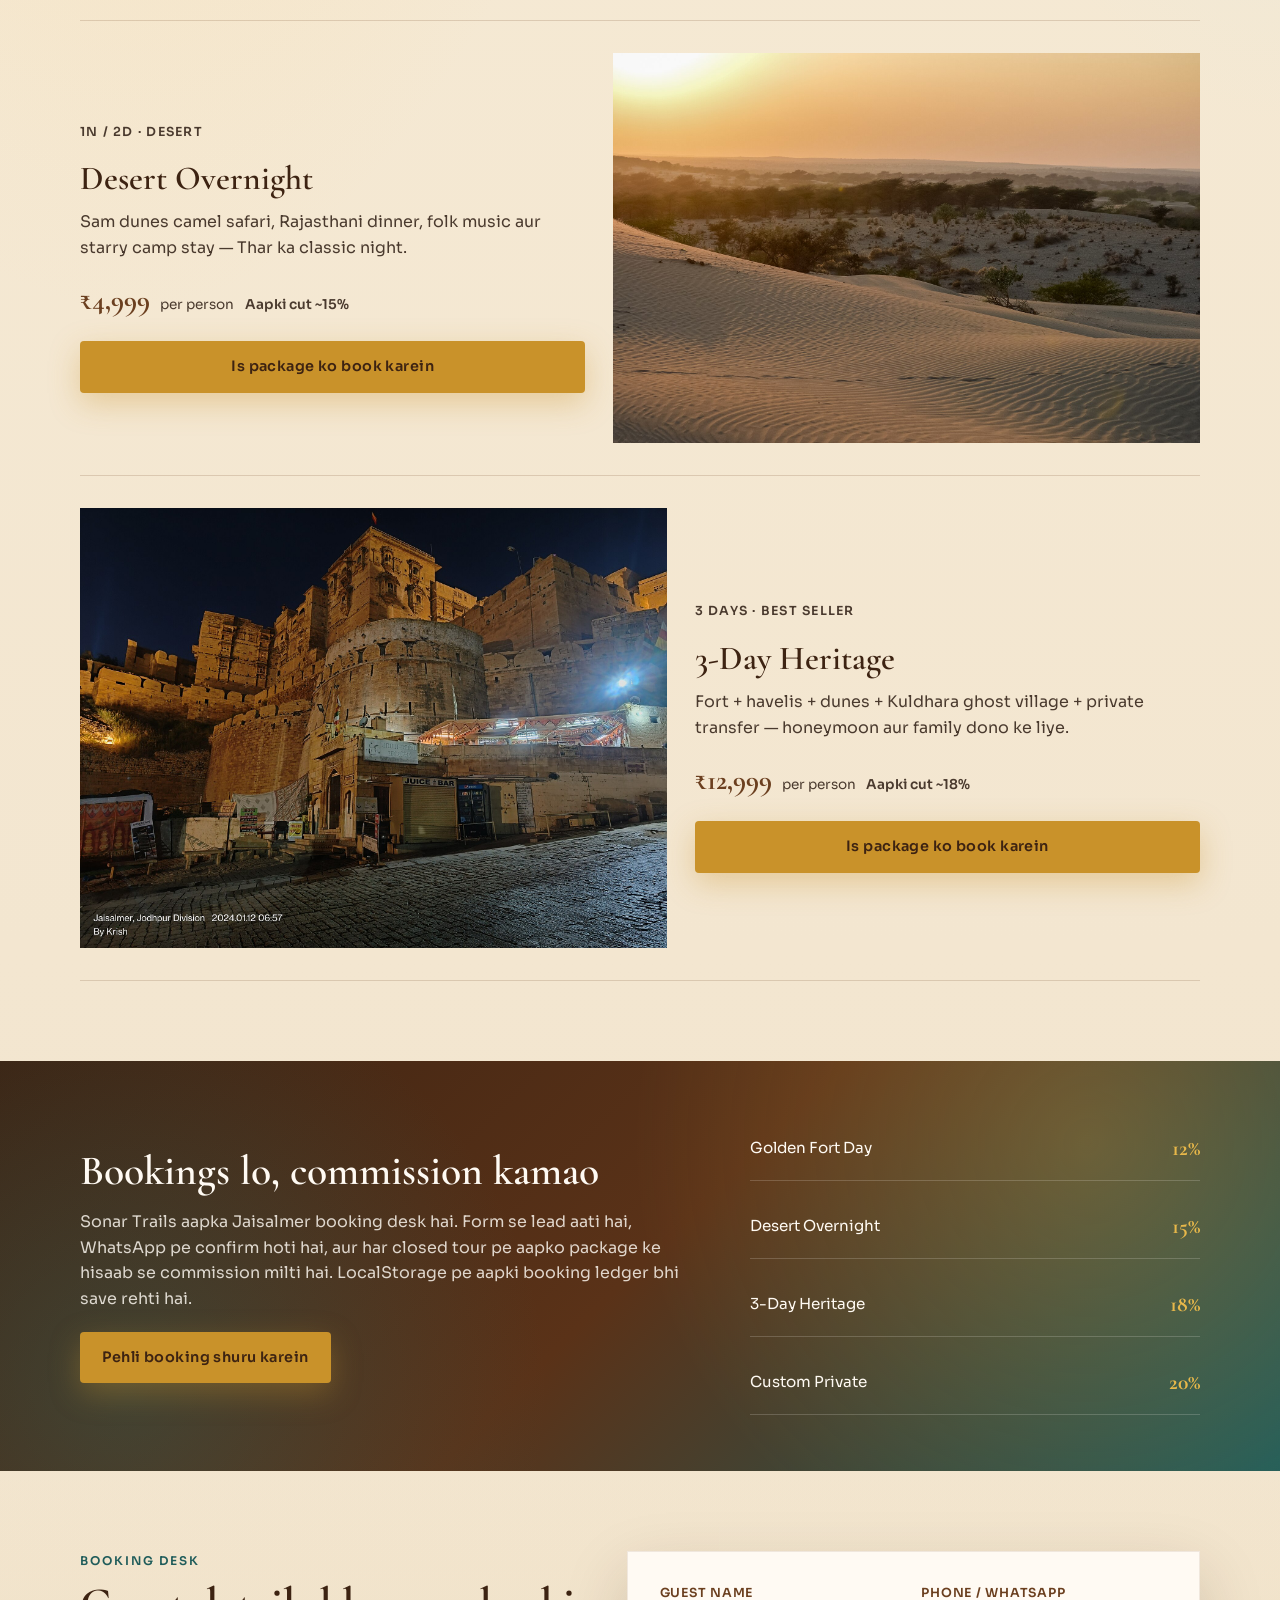
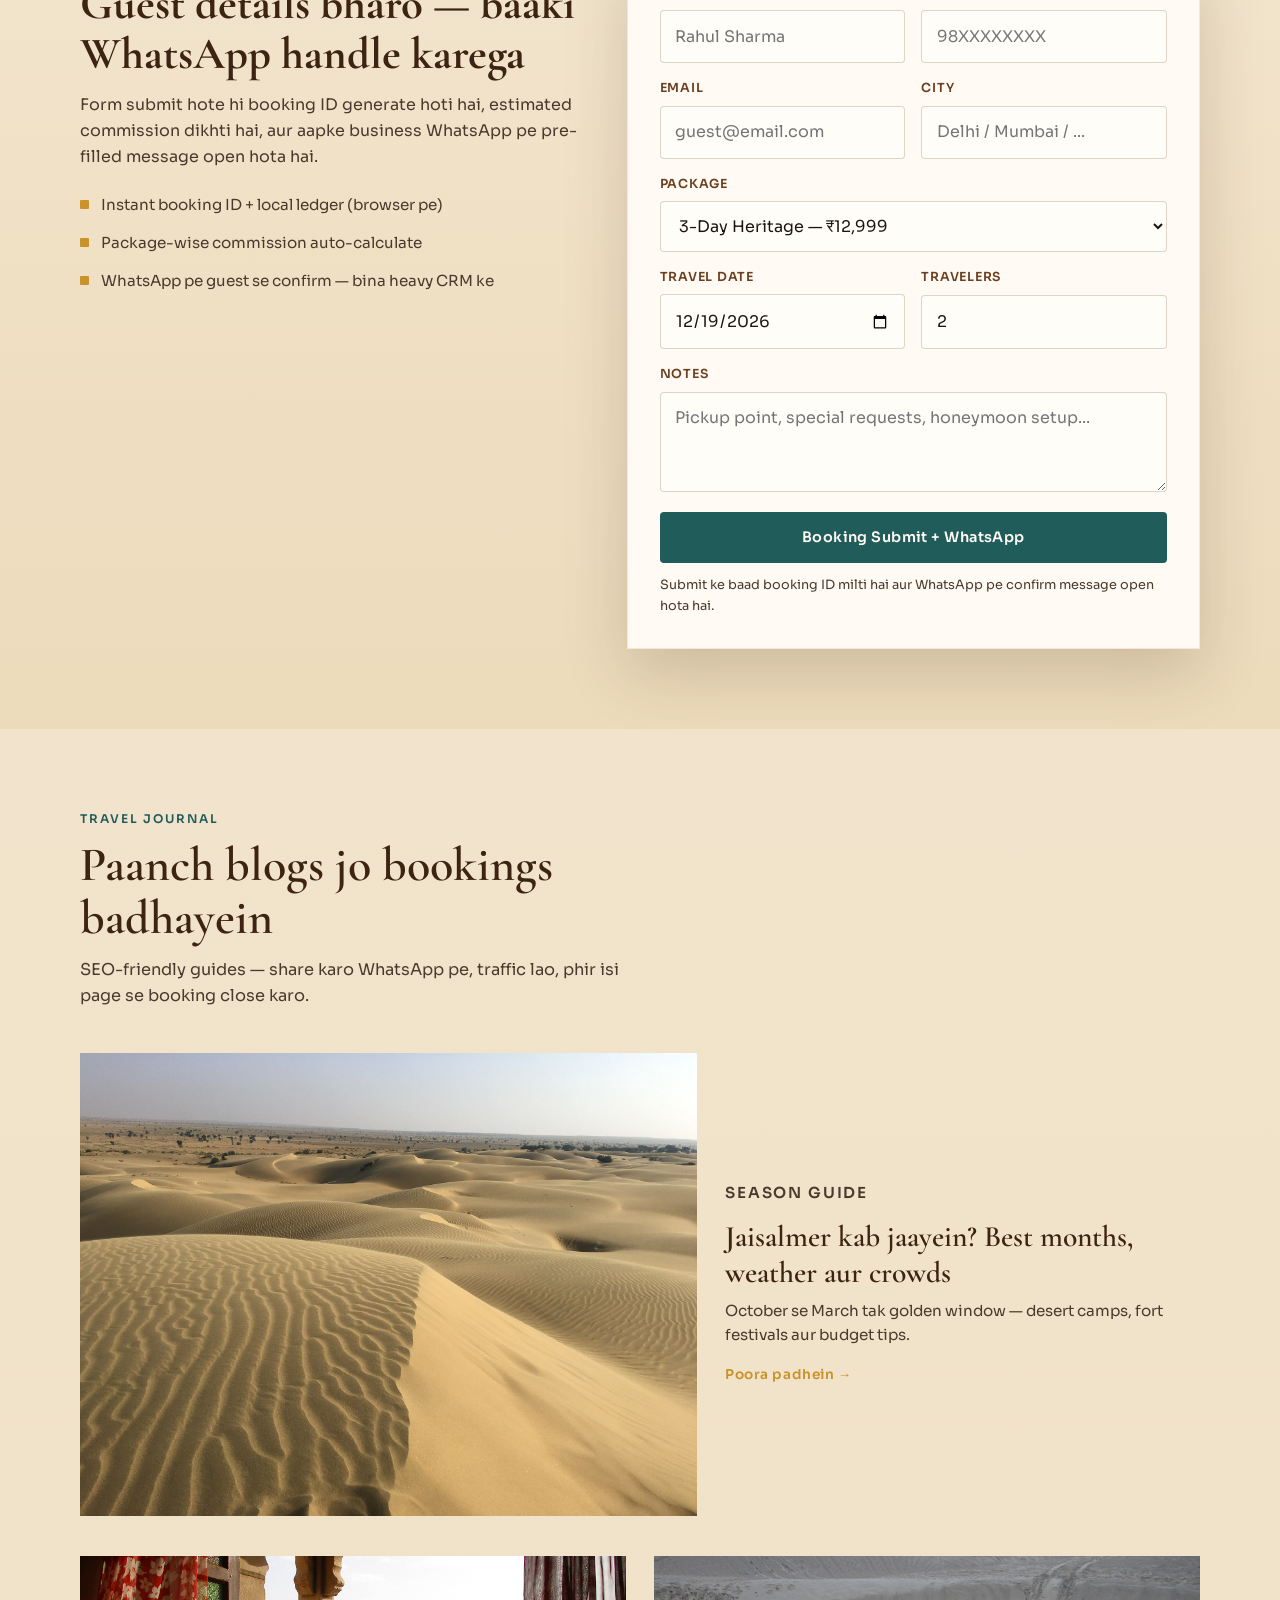
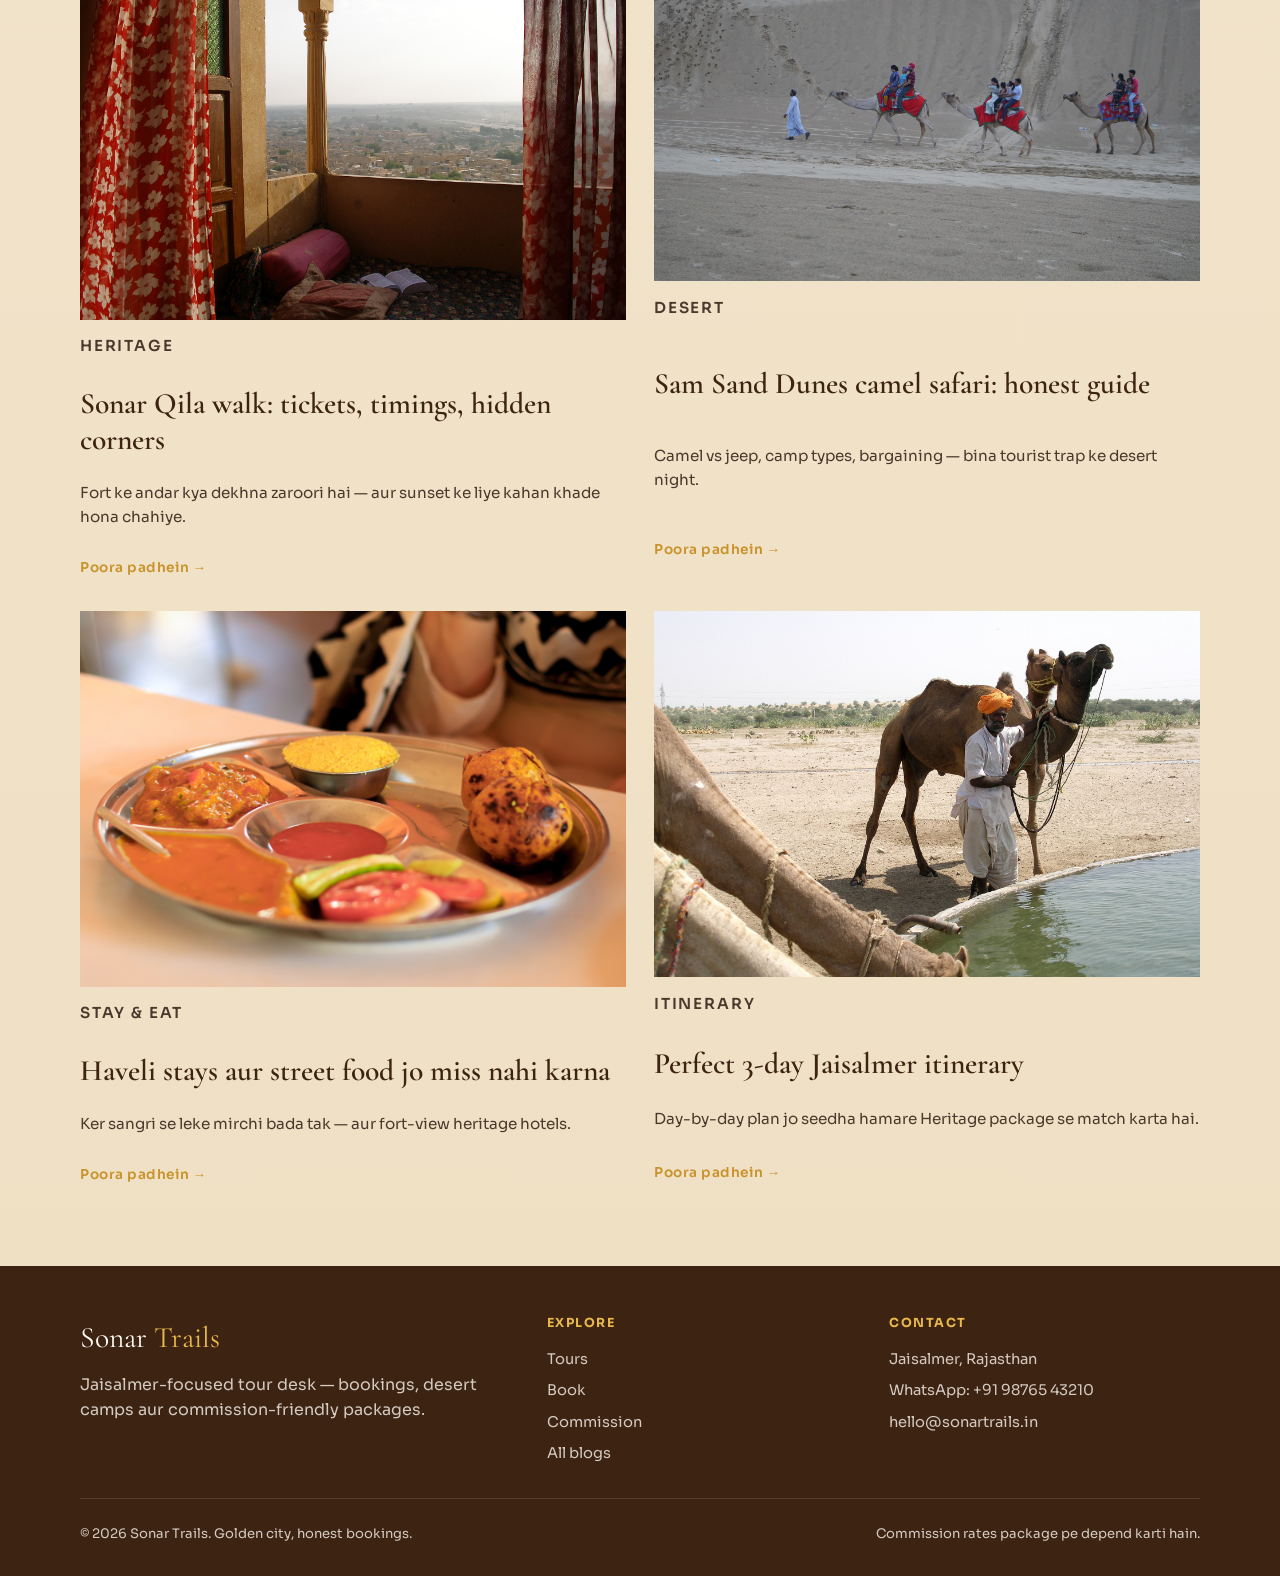
==== commit 3680f04c: "Fix Jaisalmer imagery, date default, and form notes - Replace mismatched Unsplash photos with local " ====
--- a/index.html
+++ b/index.html
@@ -28,7 +28,7 @@
   <section class="hero">
     <div class="hero-media" aria-hidden="true">
       <img
-        src="https://images.unsplash.com/photo-1477587458883-47145ed94245?auto=format&fit=crop&w=1800&q=80"
+        src="assets/hero-fort.jpg"
         alt="Jaisalmer Golden Fort at dusk"
         width="1800"
         height="1200"
@@ -56,7 +56,7 @@
       <div class="tours-grid">
         <article class="tour">
           <div class="tour-visual">
-            <img src="https://images.unsplash.com/photo-1606293459339-aa5d34a7d85b?auto=format&fit=crop&w=1000&q=80" alt="Jaisalmer fort lanes" width="1000" height="700" />
+            <img src="assets/tour-fort.jpg" alt="Jaisalmer fort lanes" width="1000" height="700" />
           </div>
           <div class="tour-body">
             <p class="tour-meta">1 Day · City & Fort</p>
@@ -73,7 +73,7 @@
 
         <article class="tour">
           <div class="tour-visual">
-            <img src="https://images.unsplash.com/photo-1587293852726-70cdb56c2866?auto=format&fit=crop&w=1000&q=80" alt="Thar desert sand dunes" width="1000" height="700" />
+            <img src="assets/tour-dunes.jpg" alt="Thar desert sand dunes" width="1000" height="700" />
           </div>
           <div class="tour-body">
             <p class="tour-meta">1N / 2D · Desert</p>
@@ -90,7 +90,7 @@
 
         <article class="tour">
           <div class="tour-visual">
-            <img src="https://images.unsplash.com/photo-1626621341517-bbf3d9990a23?auto=format&fit=crop&w=1000&q=80" alt="Rajasthan heritage architecture" width="1000" height="700" />
+            <img src="assets/tour-heritage.jpg" alt="Rajasthan heritage architecture" width="1000" height="700" />
           </div>
           <div class="tour-body">
             <p class="tour-meta">3 Days · Best seller</p>
@@ -166,7 +166,7 @@
           </div>
           <div class="field">
             <label for="date">Travel date</label>
-            <input id="date" name="date" type="date" required />
+            <input id="date" name="date" type="date" required min="" />
           </div>
           <div class="field">
             <label for="travelers">Travelers</label>
@@ -179,7 +179,7 @@
         </div>
         <div class="form-actions">
           <button class="btn btn-teal" type="submit">Booking Submit + WhatsApp</button>
-          <p class="form-note">Apna WhatsApp number <code>index.html</code> form ke <code>data-whatsapp</code> attribute mein daal dena (country code ke saath, bina +).</p>
+          <p class="form-note">Submit ke baad booking ID milti hai aur WhatsApp pe confirm message open hota hai.</p>
         </div>
         <div class="form-success" id="form-success" role="status"></div>
       </form>
@@ -198,7 +198,7 @@
         <article class="blog-feature">
           <div class="blog-visual">
             <a href="blogs/best-time-to-visit-jaisalmer.html">
-              <img src="https://images.unsplash.com/photo-1599661046289-e31897846e41?auto=format&fit=crop&w=1200&q=80" alt="Jaisalmer in golden light" width="1200" height="800" />
+              <img src="assets/blog-season.jpg" alt="Jaisalmer in golden light" width="1200" height="800" />
             </a>
           </div>
           <div>
@@ -212,7 +212,7 @@
         <article class="blog-item">
           <div class="blog-visual">
             <a href="blogs/sonar-qila-guide.html">
-              <img src="https://images.unsplash.com/photo-1606293459339-aa5d34a7d85b?auto=format&fit=crop&w=800&q=80" alt="Inside Golden Fort" width="800" height="560" />
+              <img src="assets/blog-fort.jpg" alt="Inside Golden Fort" width="800" height="560" />
             </a>
           </div>
           <p class="blog-tag">Heritage</p>
@@ -224,7 +224,7 @@
         <article class="blog-item">
           <div class="blog-visual">
             <a href="blogs/sam-sand-dunes-safari.html">
-              <img src="https://images.unsplash.com/photo-1587293852726-70cdb56c2866?auto=format&fit=crop&w=800&q=80" alt="Camel safari on dunes" width="800" height="560" />
+              <img src="assets/blog-safari.jpg" alt="Camel safari on dunes" width="800" height="560" />
             </a>
           </div>
           <p class="blog-tag">Desert</p>
@@ -236,7 +236,7 @@
         <article class="blog-item">
           <div class="blog-visual">
             <a href="blogs/jaisalmer-food-havelis.html">
-              <img src="https://images.unsplash.com/photo-1589302168068-964664d93dc0?auto=format&fit=crop&w=800&q=80" alt="Rajasthani thali" width="800" height="560" />
+              <img src="assets/blog-food.jpg" alt="Rajasthani thali" width="800" height="560" />
             </a>
           </div>
           <p class="blog-tag">Stay & eat</p>
@@ -248,7 +248,7 @@
         <article class="blog-item">
           <div class="blog-visual">
             <a href="blogs/3-day-jaisalmer-itinerary.html">
-              <img src="https://images.unsplash.com/photo-1626621341517-bbf3d9990a23?auto=format&fit=crop&w=800&q=80" alt="Desert road itinerary" width="800" height="560" />
+              <img src="assets/blog-itinerary.jpg" alt="Desert road itinerary" width="800" height="560" />
             </a>
           </div>
           <p class="blog-tag">Itinerary</p>
